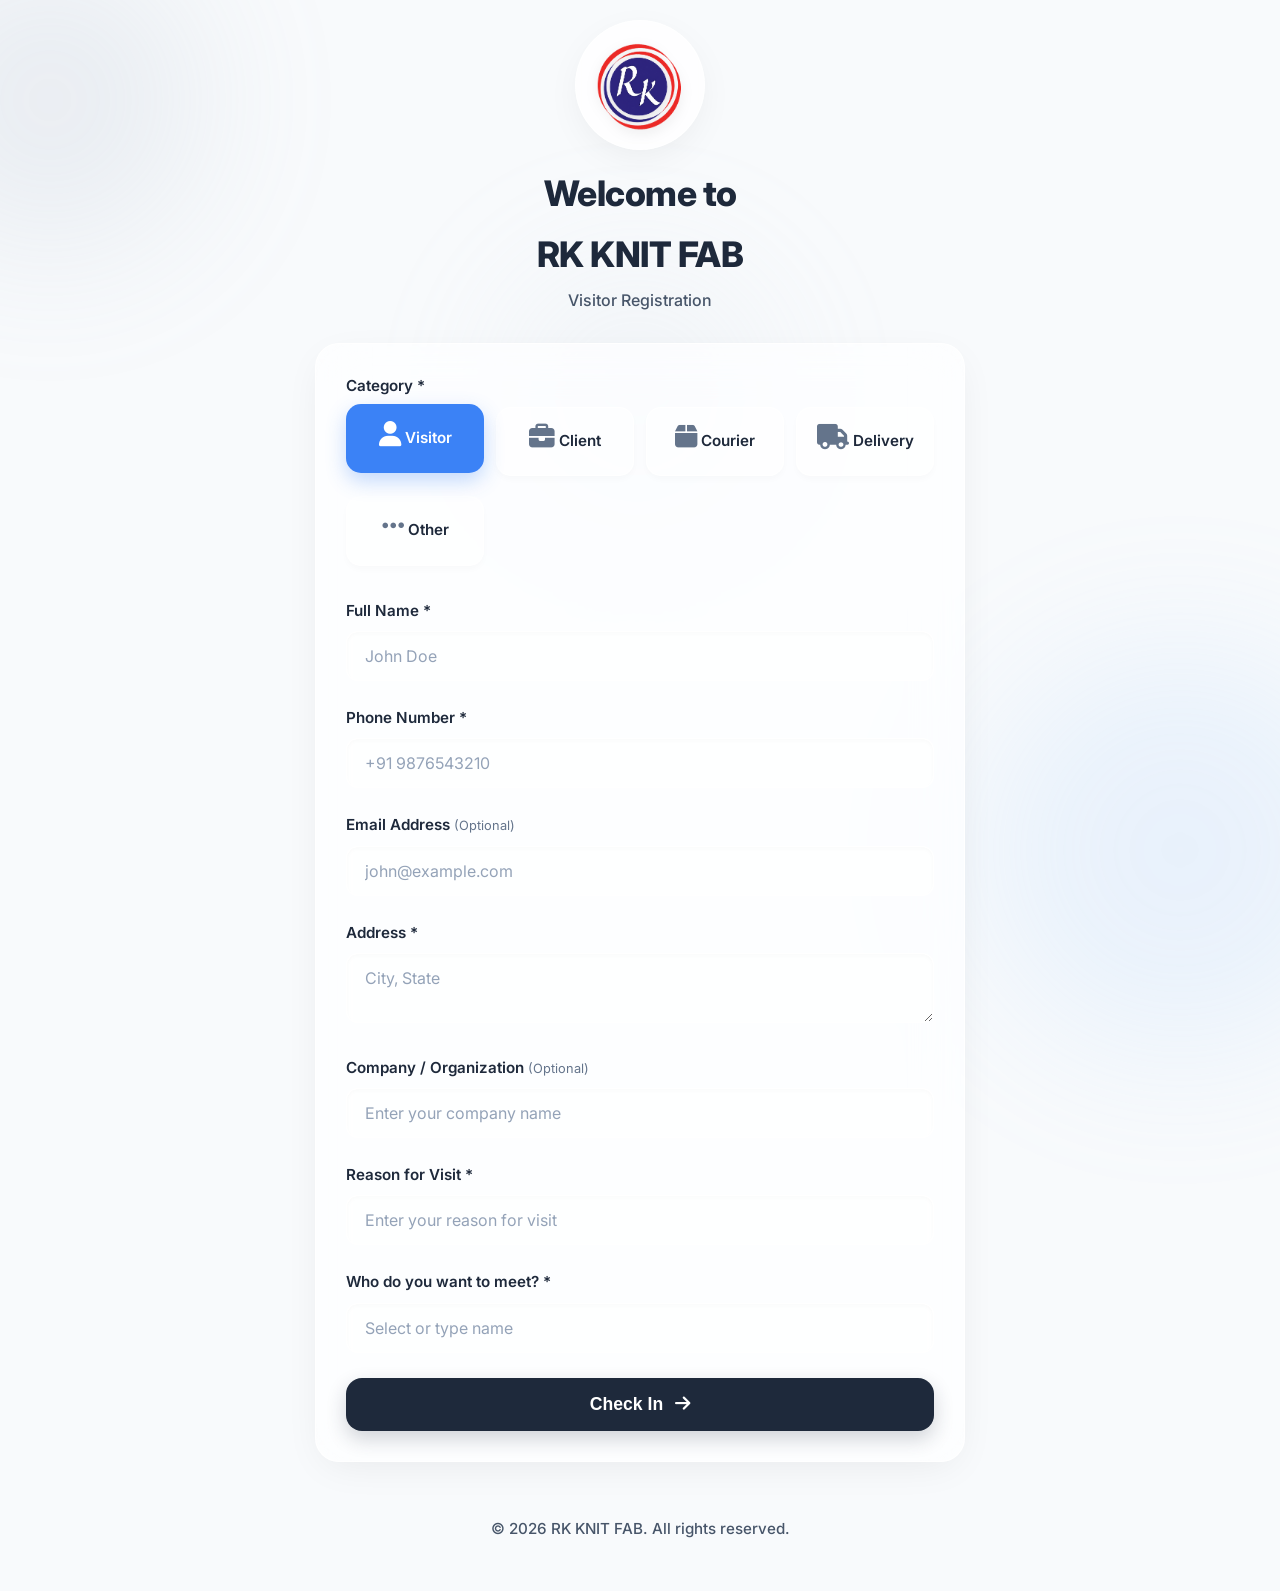
==== index.html @ 69c9e31b "Add files via upload" ====
<!DOCTYPE html>
<html lang="en">

<head>
    <meta charset="UTF-8">
    <meta name="viewport" content="width=device-width, initial-scale=1.0">
    <title>RK KNIT FAB - Visitor Check-In</title>
    <link rel="stylesheet" href="css/style.css">
    <link href="https://fonts.googleapis.com/css2?family=Inter:wght@300;400;500;600;700&display=swap" rel="stylesheet">
    <link rel="stylesheet" href="https://cdnjs.cloudflare.com/ajax/libs/font-awesome/6.4.0/css/all.min.css">
</head>

<body>
    <div class="bg-shape shape1"></div>
    <div class="bg-shape shape2"></div>
    <div class="bg-shape shape3"></div>

    <div id="holidayBanner" class="holiday-banner" style="display: none;">
        <!-- Banner content will be updated dynamically via JS if needed -->
        <p><i class="fas fa-star"></i> Welcome to RK KNIT FAB. Special Holiday Greetings! <i class="fas fa-star"></i>
        </p>
    </div>

    <main class="form-container">
        <header class="branding">
            <div class="logo-container">
                <!-- Ensure logo.png is placed in the images folder -->
                <img src="images/rk knit fab logo png.png" alt="RK KNIT FAB Logo" id="logoImage"
                    onerror="this.src='https://via.placeholder.com/150/1e3a8a/ffffff?text=RK+KNIT+FAB';">
            </div>
            <h1 class="welcome-text">Welcome to</h1>
            <h1>RK KNIT FAB</h1>
            <p>Visitor Registration</p>
        </header>

        <section id="returningVisitorSection" class="returning-section glass-panel">
            <div class="returning-header">
                <i class="fas fa-history"></i>
                <h3>Visited Recently?</h3>
            </div>
            <p>Select your profile for a quick check-in.</p>
            <div id="returningProfiles" class="profiles-list">
                <!-- Profiles will be injected here via JS -->
            </div>
        </section>

        <form id="checkInForm" class="glass-panel">
            <div class="form-group">
                <label for="category">Category *</label>
                <div class="category-grid">
                    <input type="radio" name="category" id="cat-visitor" value="Visitor" required checked>
                    <label for="cat-visitor" class="category-card"><i class="fas fa-user"></i> Visitor</label>

                    <input type="radio" name="category" id="cat-client" value="Client">
                    <label for="cat-client" class="category-card"><i class="fas fa-briefcase"></i> Client</label>

                    <input type="radio" name="category" id="cat-courier" value="Courier">
                    <label for="cat-courier" class="category-card"><i class="fas fa-box"></i> Courier</label>

                    <input type="radio" name="category" id="cat-delivery" value="Delivery">
                    <label for="cat-delivery" class="category-card"><i class="fas fa-truck"></i> Delivery</label>

                    <input type="radio" name="category" id="cat-other" value="Other">
                    <label for="cat-other" class="category-card"><i class="fas fa-ellipsis-h"></i> Other</label>
                </div>
            </div>

            <div class="form-group">
                <label for="fullName">Full Name *</label>
                <input type="text" id="fullName" name="fullName" required placeholder="John Doe">
            </div>

            <div class="form-group">
                <label for="phone">Phone Number *</label>
                <input type="tel" id="phone" name="phone" required placeholder="+91 9876543210">
            </div>

            <div class="form-group">
                <label for="email">Email Address <span class="optional">(Optional)</span></label>
                <input type="email" id="email" name="email" placeholder="john@example.com">
            </div>

            <div class="form-group">
                <label for="address">Address *</label>
                <textarea id="address" name="address" required placeholder="City, State" rows="2"></textarea>
            </div>

            <div class="form-group">
                <label for="company">Company / Organization <span class="optional">(Optional)</span></label>
                <input type="text" id="company" name="company" placeholder="Enter your company name">
            </div>

            <div class="form-group">
                <label for="reason">Reason for Visit *</label>
                <input type="text" id="reason" name="reason" required placeholder="Enter your reason for visit">
            </div>

            <div class="form-group">
                <label for="meetWho">Who do you want to meet? *</label>
                <input type="text" id="meetWho" name="meetWho" required list="staffList"
                    placeholder="Select or type name">
                <datalist id="staffList">
                    <option value="Kartik Sir">
                    <option value="Mohit Sir">
                    <option value="Neelam Sharma">
                    <option value="Ritu">
                    <option value="Muskan Ma'am">
                </datalist>
            </div>

            <div class="form-actions">
                <button type="submit" id="submitBtn" class="primary-btn">
                    <span>Check In</span>
                    <i class="fas fa-arrow-right"></i>
                </button>
            </div>

            <div id="loader" class="loader-container" style="display: none;">
                <div class="spinner"></div>
                <p>Checking you in...</p>
            </div>
            <div id="successMessage" class="success-message" style="display: none;">
                <i class="fas fa-check-circle"></i>
                <h3>Check-in Successful!</h3>
                <p>Welcome to RK KNIT FAB. Someone will be with you shortly.</p>
                <div class="social-request">
                    <p>We'd love to hear about your experience!</p>
                    <a href="https://g.page/r/CdfAzsSmyiUhEBM/review" target="_blank" class="google-review-btn"
                        onclick="trackSocialClick('google')"><i class="fab fa-google"></i> Rate us on Google</a>

                    <p style="margin-top: 20px;">Follow our latest updates:</p>
                    <a href="https://instagram.com/rk_knit_fab" target="_blank" class="instagram-btn"
                        onclick="trackSocialClick('instagram')"><i class="fab fa-instagram"></i> Follow on Instagram</a>
                </div>
                <button type="button" class="secondary-btn" onclick="location.reload()">New Check-In</button>
            </div>
        </form>
        <footer>
            <p>&copy; 2026 RK KNIT FAB. All rights reserved.</p>
        </footer>
    </main>

    <script src="js/form.js"></script>
</body>

</html>
---- css/style.css ----
:root {
    --primary-color: #1e293b;
    /* Sleek dark gray */
    --secondary-color: #3b82f6;
    /* Apple blue */
    --bg-color: #f1f5f9;
    --text-color: #0f172a;
    --border-color: rgba(255, 255, 255, 0.6);
    --glass-bg: rgba(255, 255, 255, 0.7);
    --glass-border: rgba(255, 255, 255, 0.8);
    --shadow: 0 10px 40px -10px rgba(0, 0, 0, 0.08);
    --border-radius: 24px;
}

* {
    box-sizing: border-box;
    margin: 0;
    padding: 0;
}

body {
    font-family: 'Inter', sans-serif;
    background-color: #f8fafc;
    background-image: none;
    background-attachment: fixed;
    color: var(--text-color);
    line-height: 1.6;
    padding: 20px 15px;
    min-height: 100vh;
    display: flex;
    flex-direction: column;
    align-items: center;
    position: relative;
    overflow-x: hidden;
}

/* Animated Background Shapes */
.bg-shape {
    position: fixed;
    border-radius: 50%;
    filter: blur(80px);
    z-index: -1;
    animation: float 15s infinite alternate ease-in-out;
    opacity: 0.15;
}

.shape1 {
    width: 300px;
    height: 300px;
    background: #94a3b8;
    top: -50px;
    left: -100px;
    animation-delay: 0s;
}

.shape2 {
    width: 400px;
    height: 400px;
    background: #93c5fd;
    bottom: -150px;
    right: -100px;
    animation-delay: -5s;
}

.shape3 {
    width: 250px;
    height: 250px;
    background: #cbd5e1;
    top: 30%;
    left: 40%;
    animation-duration: 20s;
}

@keyframes float {
    0% {
        transform: translate(0, 0) scale(1);
    }

    100% {
        transform: translate(50px, 50px) scale(1.1);
    }
}

.holiday-banner {
    width: 100%;
    max-width: 600px;
    background: linear-gradient(135deg, rgba(239, 68, 68, 0.9), rgba(220, 38, 38, 0.9));
    backdrop-filter: blur(10px);
    color: white;
    text-align: center;
    padding: 12px;
    border-radius: var(--border-radius);
    margin-bottom: 20px;
    font-weight: 500;
    box-shadow: var(--shadow);
    border: 1px solid rgba(255, 255, 255, 0.2);
    animation: slideDown 0.5s ease-out;
}

@keyframes slideDown {
    from {
        transform: translateY(-20px);
        opacity: 0;
    }

    to {
        transform: translateY(0);
        opacity: 1;
    }
}

.form-container,
.admin-container {
    width: 100%;
    max-width: 650px;
    margin: 0 auto;
    z-index: 1;
}

.admin-container {
    max-width: 1100px;
}

/* Header */
header.branding {
    text-align: center;
    margin-bottom: 30px;
    animation: fadeIn 0.8s ease-out;
}

.logo-container {
    margin: 0 auto 15px;
    width: 130px;
    height: 130px;
    background: rgba(255, 255, 255, 0.8);
    backdrop-filter: blur(10px);
    border-radius: 50%;
    display: flex;
    align-items: center;
    justify-content: center;
    box-shadow: var(--shadow);
    padding: 15px;
    border: 1px solid var(--border-color);
}

.logo-container img {
    max-width: 100%;
    height: auto;
    filter: drop-shadow(0px 4px 6px rgba(0, 0, 0, 0.1));
}

header.branding h1 {
    font-size: 2.2rem;
    color: var(--primary-color);
    font-weight: 800;
    margin-bottom: 5px;
    letter-spacing: -0.5px;
    text-shadow: 0 2px 4px rgba(255, 255, 255, 0.5);
}

header.branding p {
    color: #475569;
    font-size: 1rem;
    font-weight: 500;
}

/* Glass Panels */
.glass-panel {
    background: var(--glass-bg);
    backdrop-filter: blur(24px) saturate(180%);
    -webkit-backdrop-filter: blur(24px) saturate(180%);
    border: 1px solid var(--glass-border);
    border-radius: var(--border-radius);
    padding: 30px;
    box-shadow: var(--shadow);
    margin-bottom: 25px;
    transition: transform 0.3s ease, box-shadow 0.3s ease;
}

.glass-panel:hover {
    box-shadow: 0 15px 45px -10px rgba(0, 0, 0, 0.12);
}

/* Form Styles */
.form-group {
    margin-bottom: 25px;
}

.form-group label {
    display: block;
    margin-bottom: 8px;
    font-weight: 600;
    font-size: 0.95rem;
    color: var(--primary-color);
}

.optional {
    color: #64748b;
    font-weight: 400;
    font-size: 0.8rem;
}

input[type="text"],
input[type="tel"],
input[type="email"],
textarea,
select {
    width: 100%;
    padding: 14px 18px;
    background: rgba(255, 255, 255, 0.6);
    border: 1px solid rgba(255, 255, 255, 0.8);
    border-radius: 12px;
    font-size: 1rem;
    font-family: 'Inter', sans-serif;
    color: var(--text-color);
    transition: all 0.3s ease;
    box-shadow: inset 0 2px 4px rgba(0, 0, 0, 0.02);
}

input::placeholder,
textarea::placeholder {
    color: #94a3b8;
}

input:focus,
textarea:focus,
select:focus {
    outline: none;
    background: rgba(255, 255, 255, 0.9);
    border-color: var(--primary-color);
    box-shadow: 0 0 0 4px rgba(26, 54, 93, 0.1);
    transform: translateY(-1px);
}

textarea {
    resize: vertical;
}

/* File Upload input */
.file-upload-wrapper {
    position: relative;
    width: 100%;
    height: 120px;
    border: 2px dashed rgba(26, 54, 93, 0.3);
    border-radius: 12px;
    background: rgba(255, 255, 255, 0.4);
    display: flex;
    align-items: center;
    justify-content: center;
    transition: all 0.3s ease;
    cursor: pointer;
    overflow: hidden;
}

.file-upload-wrapper:hover {
    background: rgba(255, 255, 255, 0.8);
    border-color: var(--primary-color);
}

.file-upload-wrapper input[type="file"] {
    position: absolute;
    width: 100%;
    height: 100%;
    opacity: 0;
    cursor: pointer;
    z-index: 2;
}

.file-upload-text {
    text-align: center;
    color: var(--primary-color);
    z-index: 1;
    pointer-events: none;
    display: flex;
    flex-direction: column;
    align-items: center;
    gap: 8px;
}

.file-upload-text i {
    font-size: 2rem;
    color: var(--secondary-color);
}

.file-upload-text span {
    font-weight: 500;
    font-size: 0.95rem;
}

/* Category Grid (Radios) */
.category-grid {
    display: grid;
    grid-template-columns: repeat(auto-fit, minmax(110px, 1fr));
    gap: 12px;
}

.category-grid input[type="radio"] {
    display: none;
}

.category-card {
    display: flex;
    flex-direction: column;
    align-items: center;
    justify-content: center;
    padding: 16px 12px;
    background: rgba(255, 255, 255, 0.5);
    border: 1px solid rgba(255, 255, 255, 0.8);
    border-radius: 15px;
    cursor: pointer;
    transition: all 0.3s cubic-bezier(0.4, 0, 0.2, 1);
    text-align: center;
    font-size: 0.9rem;
    font-weight: 600;
    color: #475569;
    box-shadow: 0 4px 6px rgba(0, 0, 0, 0.02);
}

.category-card i {
    font-size: 1.6rem;
    margin-bottom: 10px;
    color: #64748b;
    transition: all 0.3s;
}

.category-card:hover {
    background: rgba(255, 255, 255, 0.9);
    transform: translateY(-2px);
    box-shadow: 0 6px 12px rgba(0, 0, 0, 0.05);
}

.category-grid input[type="radio"]:checked+.category-card {
    background: var(--secondary-color);
    color: white;
    border-color: transparent;
    box-shadow: 0 8px 20px rgba(59, 130, 246, 0.3);
    transform: translateY(-3px);
}

.category-grid input[type="radio"]:checked+.category-card i {
    color: white;
}

/* Buttons */
.primary-btn {
    width: 100%;
    padding: 16px;
    background: var(--primary-color);
    color: white;
    border: none;
    border-radius: 16px;
    font-size: 1.1rem;
    font-weight: 600;
    cursor: pointer;
    transition: all 0.3s cubic-bezier(0.4, 0, 0.2, 1);
    display: flex;
    justify-content: center;
    align-items: center;
    gap: 12px;
    box-shadow: 0 8px 20px rgba(30, 41, 59, 0.2);
}

.primary-btn:hover {
    transform: translateY(-2px);
    box-shadow: 0 12px 25px rgba(30, 41, 59, 0.3);
    background: #0f172a;
}

.secondary-btn {
    width: 100%;
    padding: 14px;
    background: rgba(255, 255, 255, 0.8);
    color: var(--primary-color);
    border: 1px solid var(--primary-color);
    border-radius: 12px;
    font-size: 1rem;
    font-weight: 600;
    cursor: pointer;
    transition: all 0.3s ease;
    margin-top: 12px;
}

.secondary-btn:hover {
    background: var(--primary-color);
    color: white;
}

/* Returning Visitor Section */
.returning-section {
    display: none;
}

.returning-header {
    display: flex;
    align-items: center;
    gap: 12px;
    margin-bottom: 8px;
    color: var(--primary-color);
}

.profiles-list {
    display: flex;
    flex-wrap: wrap;
    gap: 12px;
    margin-top: 15px;
}

.profile-chip {
    padding: 10px 18px;
    background: rgba(255, 255, 255, 0.8);
    border: 1px solid rgba(255, 255, 255, 0.9);
    border-radius: 30px;
    font-size: 0.95rem;
    font-weight: 500;
    cursor: pointer;
    display: flex;
    align-items: center;
    gap: 10px;
    transition: all 0.3s;
    box-shadow: 0 4px 6px rgba(0, 0, 0, 0.03);
}

.profile-chip:hover {
    border-color: var(--primary-color);
    background: white;
    transform: translateY(-2px);
    box-shadow: 0 6px 12px rgba(0, 0, 0, 0.08);
    color: var(--primary-color);
}

/* Loader */
.loader-container {
    text-align: center;
    padding: 30px;
}

.spinner {
    width: 50px;
    height: 50px;
    border: 5px solid rgba(255, 255, 255, 0.5);
    border-left-color: var(--primary-color);
    border-radius: 50%;
    margin: 0 auto 20px;
    animation: spin 1s linear infinite;
    box-shadow: 0 0 15px rgba(26, 54, 93, 0.2);
}

@keyframes spin {
    0% {
        transform: rotate(0deg);
    }

    100% {
        transform: rotate(360deg);
    }
}

/* Success Message */
.success-message {
    text-align: center;
    padding: 30px 10px;
    animation: fadeIn 0.5s;
}

.success-message i.fa-check-circle {
    font-size: 5rem;
    color: #10b981;
    margin-bottom: 20px;
    text-shadow: 0 4px 10px rgba(16, 185, 129, 0.3);
}

.success-message h3 {
    color: var(--primary-color);
    margin-bottom: 12px;
    font-size: 1.8rem;
}

.action-btn {
    display: inline-flex;
    align-items: center;
    justify-content: center;
    width: 34px;
    height: 34px;
    border-radius: 8px;
    text-decoration: none;
    color: white;
    transition: all 0.2s;
}

.wa-notify-btn {
    background: #25D366;
    box-shadow: 0 4px 6px rgba(37, 211, 102, 0.2);
}

.wa-notify-btn:hover {
    background: #128C7E;
    transform: translateY(-2px);
    box-shadow: 0 6px 12px rgba(37, 211, 102, 0.3);
}

.social-request {
    margin: 30px 0;
    padding: 25px;
    background: rgba(255, 255, 255, 0.6);
    border-radius: 16px;
    border: 1px solid var(--border-color);
    box-shadow: inset 0 2px 4px rgba(0, 0, 0, 0.02);
}

.google-review-btn {
    display: inline-flex;
    align-items: center;
    gap: 10px;
    margin-top: 15px;
    padding: 12px 25px;
    background: white;
    color: #334155;
    border: 1px solid #e2e8f0;
    text-decoration: none;
    border-radius: 30px;
    font-weight: 600;
    font-size: 1.05rem;
    transition: all 0.3s;
    box-shadow: 0 4px 6px rgba(0, 0, 0, 0.03);
}

.google-review-btn:hover {
    transform: translateY(-2px);
    box-shadow: 0 6px 12px rgba(0, 0, 0, 0.08);
    border-color: #cbd5e1;
}

.instagram-btn {
    display: inline-flex;
    align-items: center;
    gap: 10px;
    margin-top: 15px;
    padding: 12px 25px;
    background: linear-gradient(45deg, #f09433 0%, #e6683c 25%, #dc2743 50%, #cc2366 75%, #bc1888 100%);
    color: white;
    text-decoration: none;
    border-radius: 30px;
    font-weight: 600;
    font-size: 1.05rem;
    transition: all 0.3s;
    box-shadow: 0 6px 15px rgba(220, 39, 67, 0.3);
}

.instagram-btn:hover {
    transform: scale(1.05) translateY(-2px);
    box-shadow: 0 8px 20px rgba(220, 39, 67, 0.4);
}

/* Admin Specific */
.admin-header {
    display: flex;
    justify-content: space-between;
    align-items: center;
    margin-bottom: 30px;
}

.admin-header h1 {
    color: var(--primary-color);
    font-size: 2.2rem;
    font-weight: 800;
}

.admin-stats {
    display: flex;
    gap: 25px;
    margin-bottom: 35px;
}

.stat-card {
    flex: 1;
    background: var(--glass-bg);
    backdrop-filter: blur(24px) saturate(180%);
    -webkit-backdrop-filter: blur(24px) saturate(180%);
    padding: 25px;
    border-radius: var(--border-radius);
    text-align: center;
    box-shadow: var(--shadow);
    border: 1px solid var(--glass-border);
    transition: transform 0.3s ease;
}

.stat-card:hover {
    transform: translateY(-5px);
}

.stat-card h3 {
    font-size: 2.5rem;
    color: var(--primary-color);
    font-weight: 800;
    margin-bottom: 5px;
}

.stat-card p {
    color: #475569;
    font-size: 0.95rem;
    font-weight: 600;
    text-transform: uppercase;
    letter-spacing: 1px;
}

.visitors-table-container {
    overflow-x: auto;
    border-radius: 12px;
}

table {
    width: 100%;
    border-collapse: collapse;
    background: rgba(255, 255, 255, 0.7);
    border-radius: 12px;
    overflow: hidden;
}

th,
td {
    padding: 16px 20px;
    text-align: left;
    border-bottom: 1px solid rgba(0, 0, 0, 0.05);
}

th {
    background-color: var(--primary-color);
    color: white;
    font-weight: 600;
    letter-spacing: 0.5px;
}

tr:last-child td {
    border-bottom: none;
}

.table-row {
    transition: background-color 0.2s;
}

.table-row:hover {
    background-color: rgba(255, 255, 255, 0.9);
}

.badge {
    padding: 6px 12px;
    border-radius: 20px;
    font-size: 0.85rem;
    font-weight: 600;
    display: inline-block;
}

.badge-visitor {
    background: #e0f2fe;
    color: #0284c7;
}

.badge-client {
    background: #dcfce7;
    color: #16a34a;
}

.badge-courier {
    background: #fef9c3;
    color: #ca8a04;
}

.badge-delivery {
    background: #ffedd5;
    color: #ea580c;
}

.badge-other {
    background: #f3f4f6;
    color: #4b5563;
}

.checkout-btn {
    padding: 8px 16px;
    background: linear-gradient(135deg, var(--secondary-color), #b91c1c);
    color: white;
    border: none;
    border-radius: 8px;
    cursor: pointer;
    font-size: 0.9rem;
    font-weight: 600;
    transition: all 0.2s;
    box-shadow: 0 4px 6px rgba(239, 68, 68, 0.2);
}

.checkout-btn:hover {
    transform: translateY(-2px);
    box-shadow: 0 6px 12px rgba(239, 68, 68, 0.3);
}

.checkout-btn:disabled {
    background: #cbd5e1;
    box-shadow: none;
    cursor: not-allowed;
    transform: none;
}

footer {
    text-align: center;
    padding: 30px;
    color: #475569;
    font-size: 0.95rem;
    margin-top: auto;
    font-weight: 500;
    z-index: 1;
}

/* Animations */
.fade-in {
    animation: fadeIn 0.6s ease-out;
}

@keyframes fadeIn {
    from {
        opacity: 0;
        transform: translateY(20px);
    }

    to {
        opacity: 1;
        transform: translateY(0);
    }
}

/* Responsive */
@media (max-width: 768px) {
    .admin-stats {
        flex-direction: column;
    }

    .admin-header {
        flex-direction: column;
        text-align: center;
        gap: 20px;
    }

    .glass-panel {
        padding: 20px;
    }

    header.branding h1 {
        font-size: 1.8rem;
    }
}
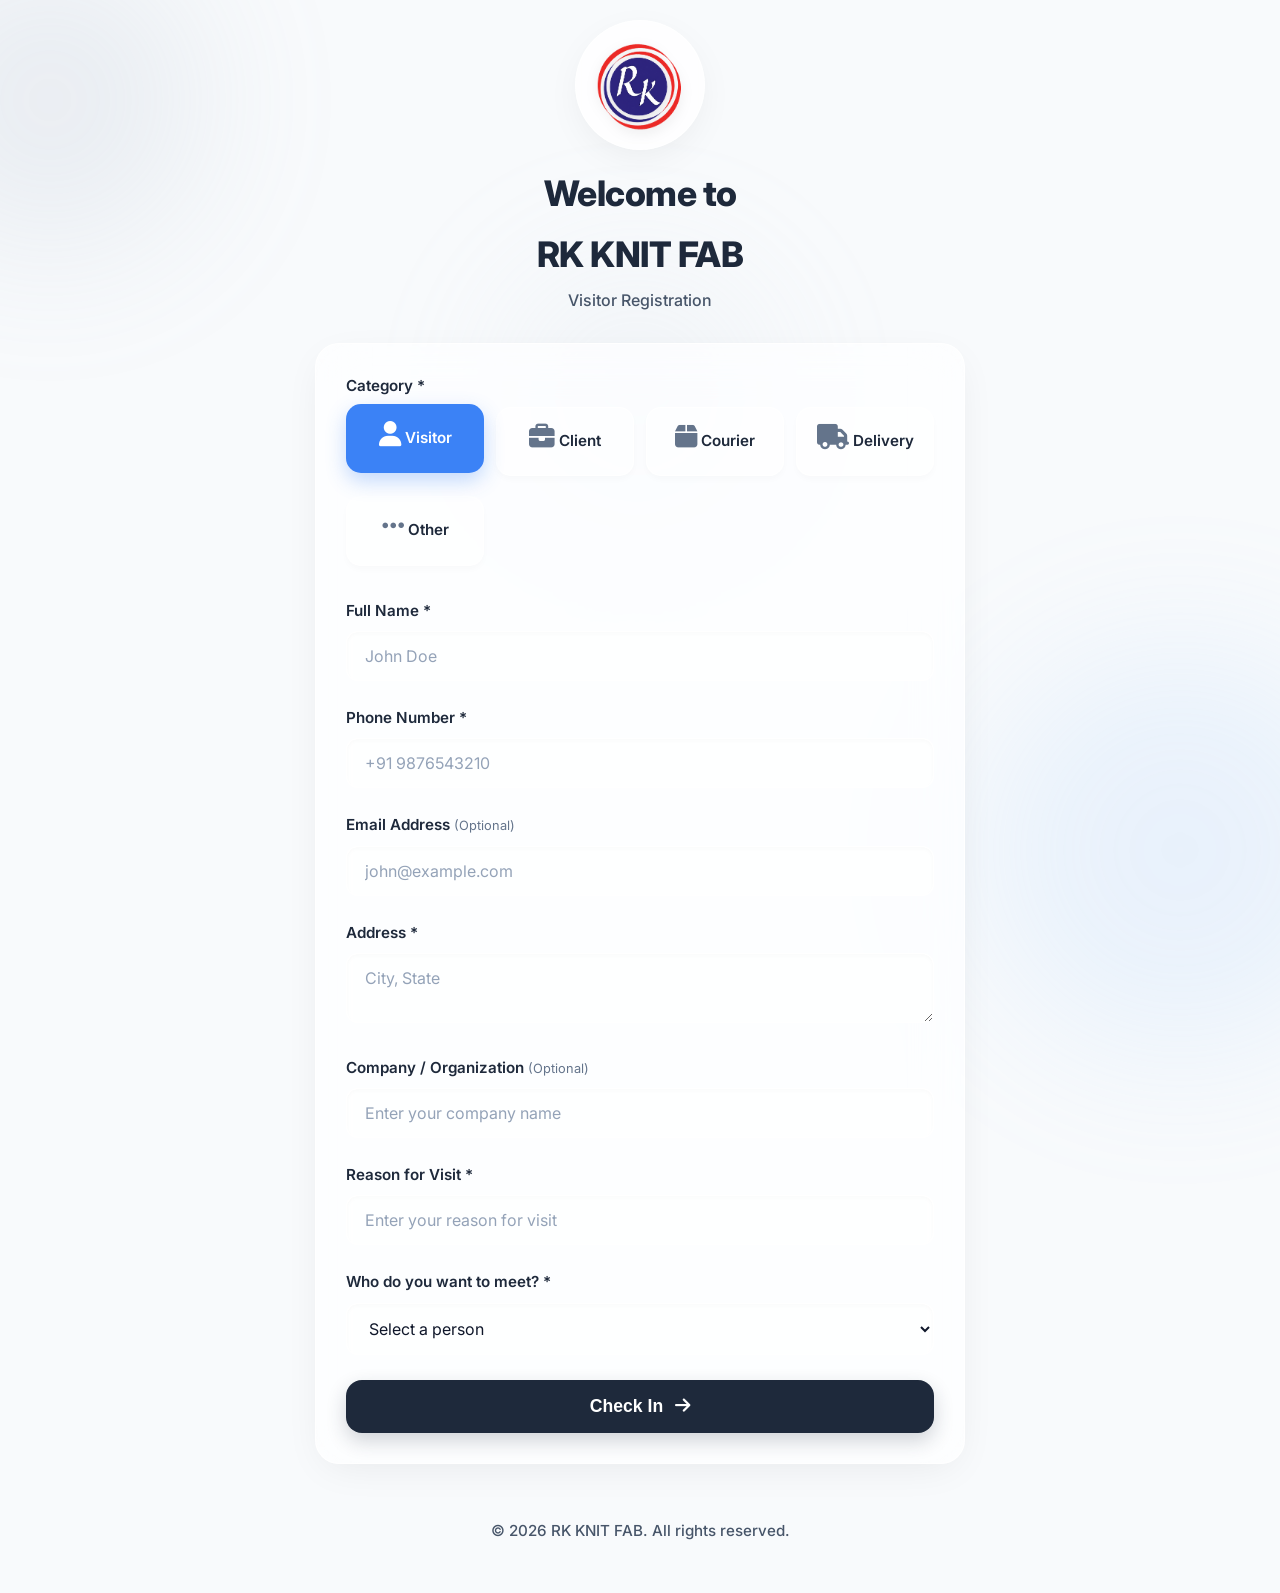
==== commit 43e42bd4: "Add files via upload" ====
--- a/index.html
+++ b/index.html
@@ -97,15 +97,17 @@
 
             <div class="form-group">
                 <label for="meetWho">Who do you want to meet? *</label>
-                <input type="text" id="meetWho" name="meetWho" required list="staffList"
-                    placeholder="Select or type name">
-                <datalist id="staffList">
-                    <option value="Kartik Sir">
-                    <option value="Mohit Sir">
-                    <option value="Neelam Sharma">
-                    <option value="Ritu">
-                    <option value="Muskan Ma'am">
-                </datalist>
+                <select id="meetWho" class="custom-select" required onchange="handleMeetWhoChange(this)">
+                    <option value="" disabled selected>Select a person</option>
+                    <option value="Kartik Sir">Kartik Sir</option>
+                    <option value="Mohit Sir">Mohit Sir</option>
+                    <option value="Neelam Sharma">Neelam Sharma</option>
+                    <option value="Ritu">Ritu</option>
+                    <option value="Muskan Ma'am">Muskan Ma'am</option>
+                    <option value="Other">Other...</option>
+                </select>
+                <input type="text" id="meetWhoOther" placeholder="Enter name of the person"
+                    style="display: none; margin-top: 10px;">
             </div>
 
             <div class="form-actions">
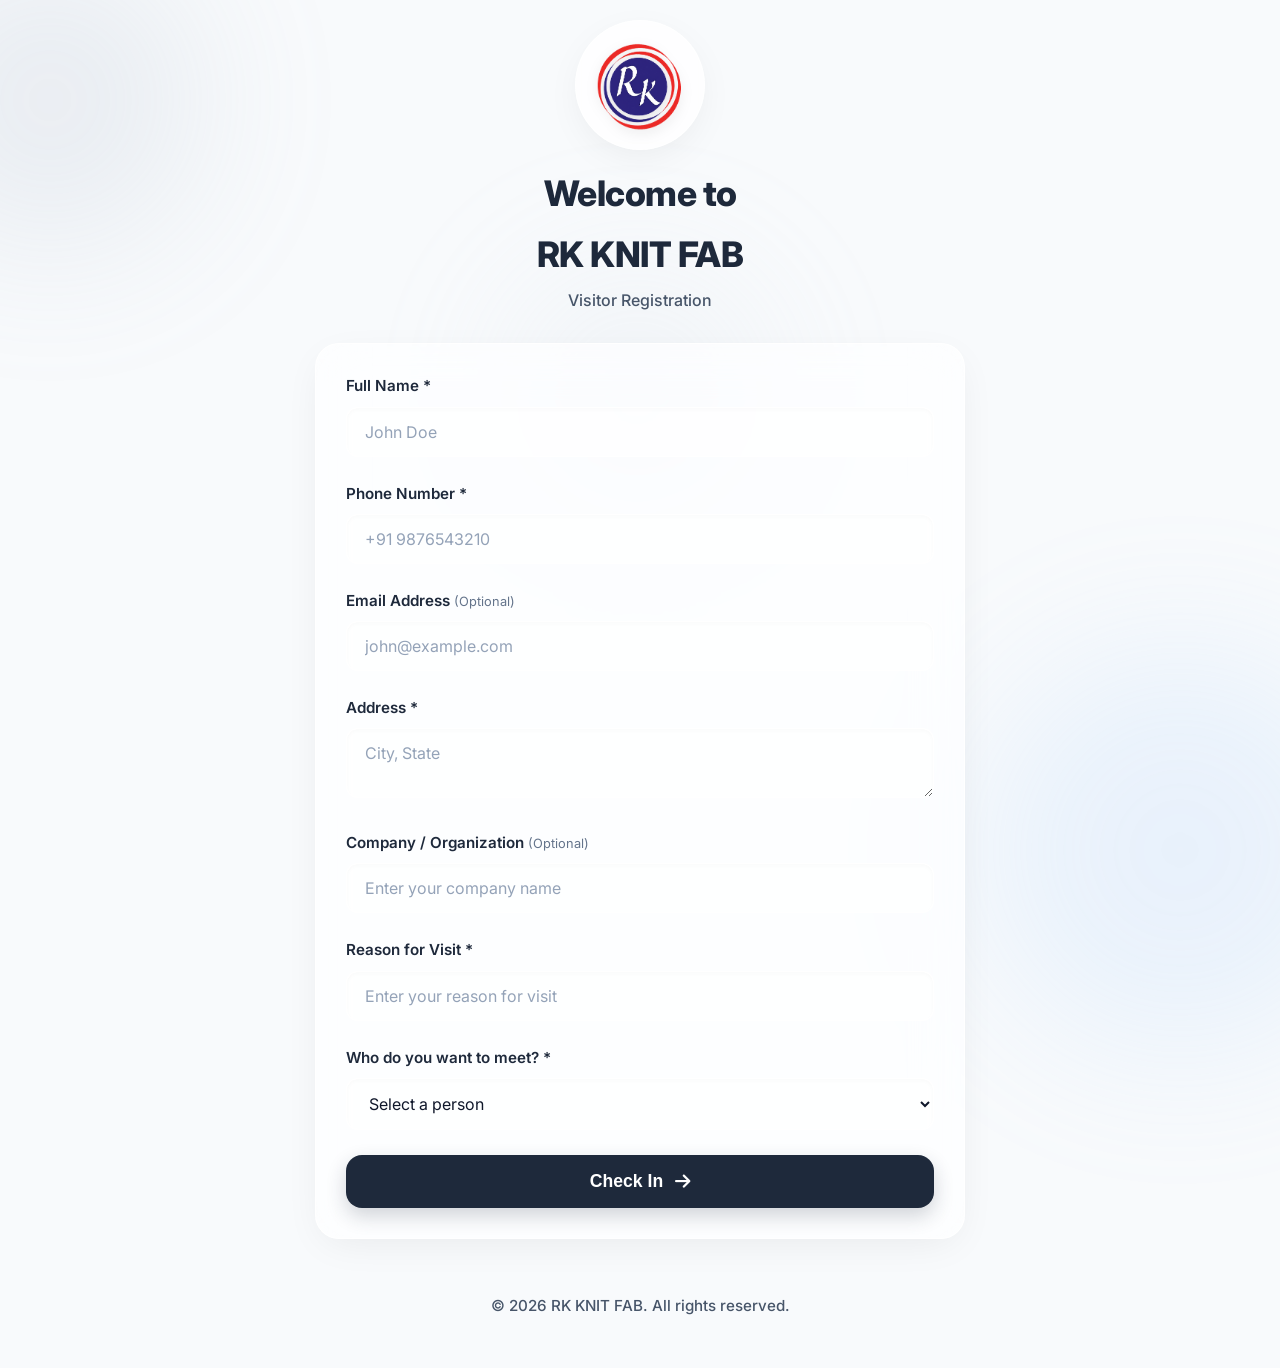
==== commit 4c8b2fa1: "Add files via upload" ====
--- a/index.html
+++ b/index.html
@@ -45,26 +45,6 @@
         </section>
 
         <form id="checkInForm" class="glass-panel">
-            <div class="form-group">
-                <label for="category">Category *</label>
-                <div class="category-grid">
-                    <input type="radio" name="category" id="cat-visitor" value="Visitor" required checked>
-                    <label for="cat-visitor" class="category-card"><i class="fas fa-user"></i> Visitor</label>
-
-                    <input type="radio" name="category" id="cat-client" value="Client">
-                    <label for="cat-client" class="category-card"><i class="fas fa-briefcase"></i> Client</label>
-
-                    <input type="radio" name="category" id="cat-courier" value="Courier">
-                    <label for="cat-courier" class="category-card"><i class="fas fa-box"></i> Courier</label>
-
-                    <input type="radio" name="category" id="cat-delivery" value="Delivery">
-                    <label for="cat-delivery" class="category-card"><i class="fas fa-truck"></i> Delivery</label>
-
-                    <input type="radio" name="category" id="cat-other" value="Other">
-                    <label for="cat-other" class="category-card"><i class="fas fa-ellipsis-h"></i> Other</label>
-                </div>
-            </div>
-
             <div class="form-group">
                 <label for="fullName">Full Name *</label>
                 <input type="text" id="fullName" name="fullName" required placeholder="John Doe">
